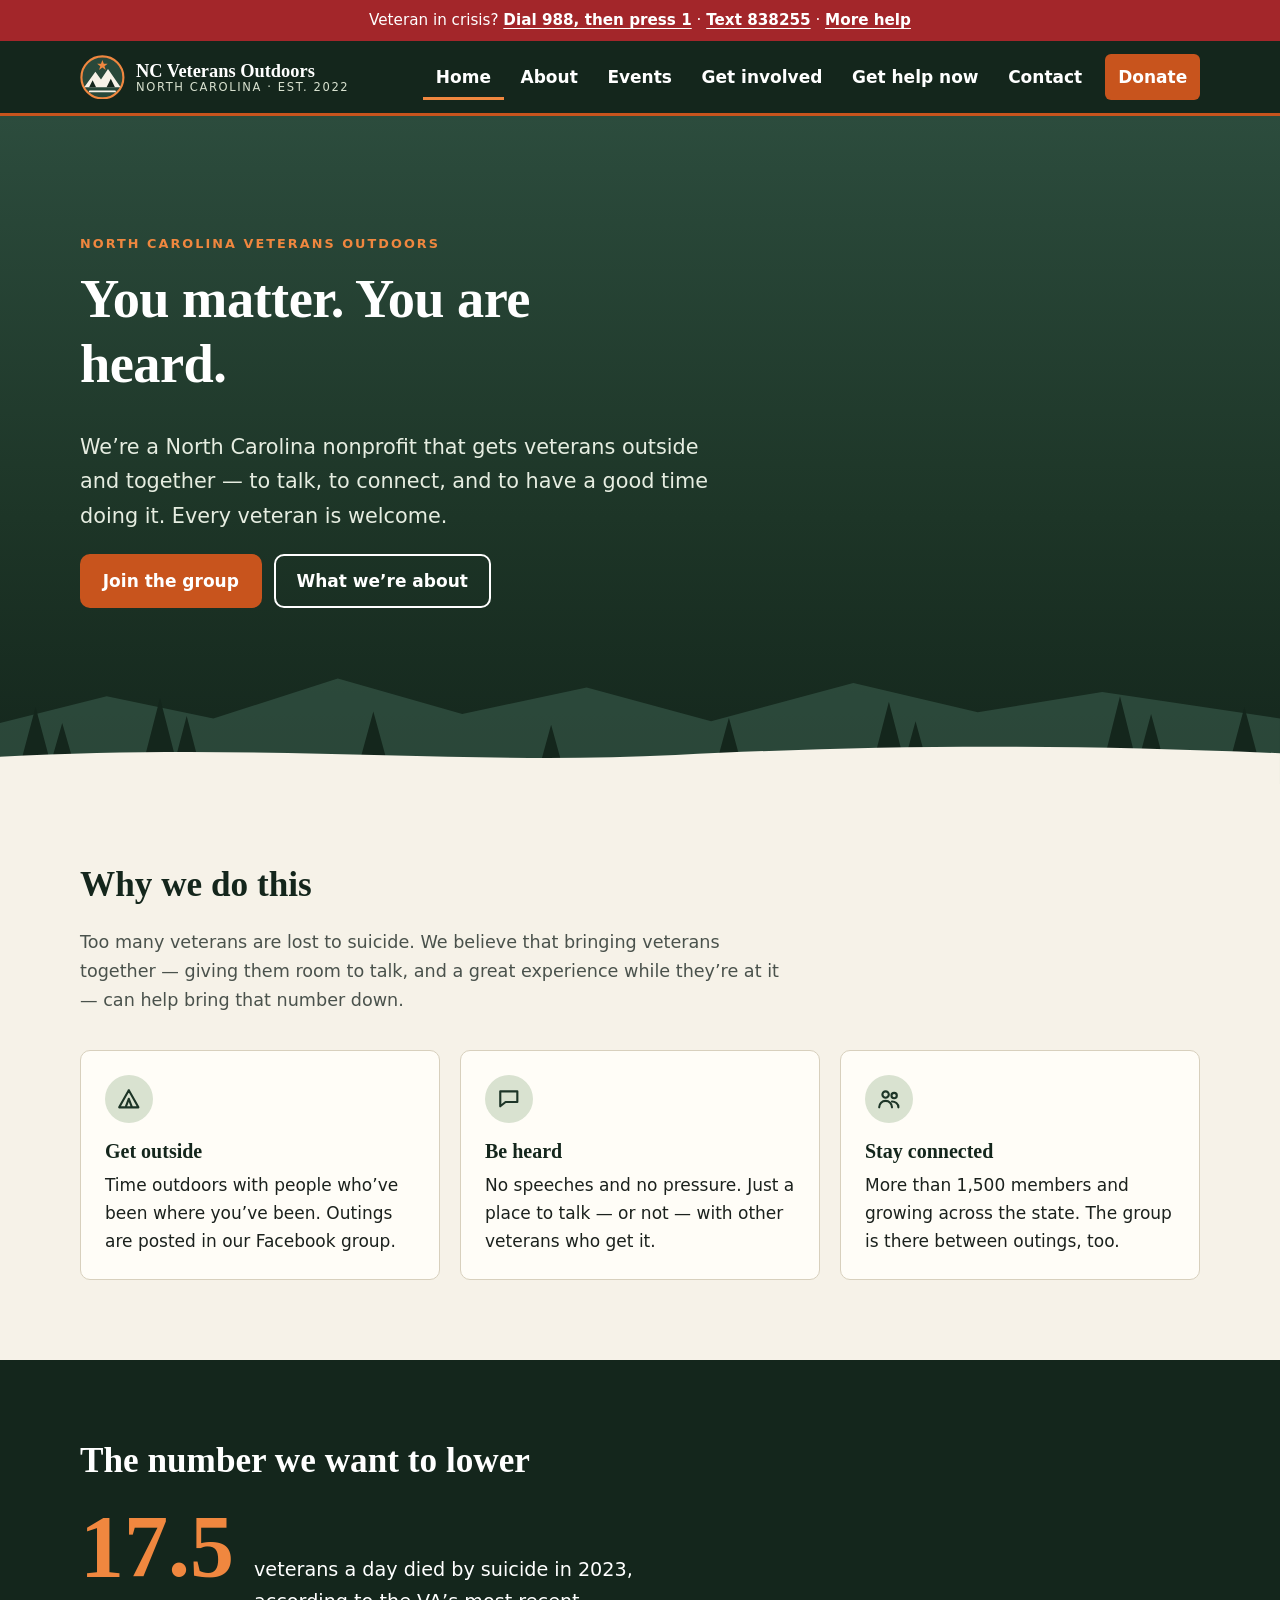
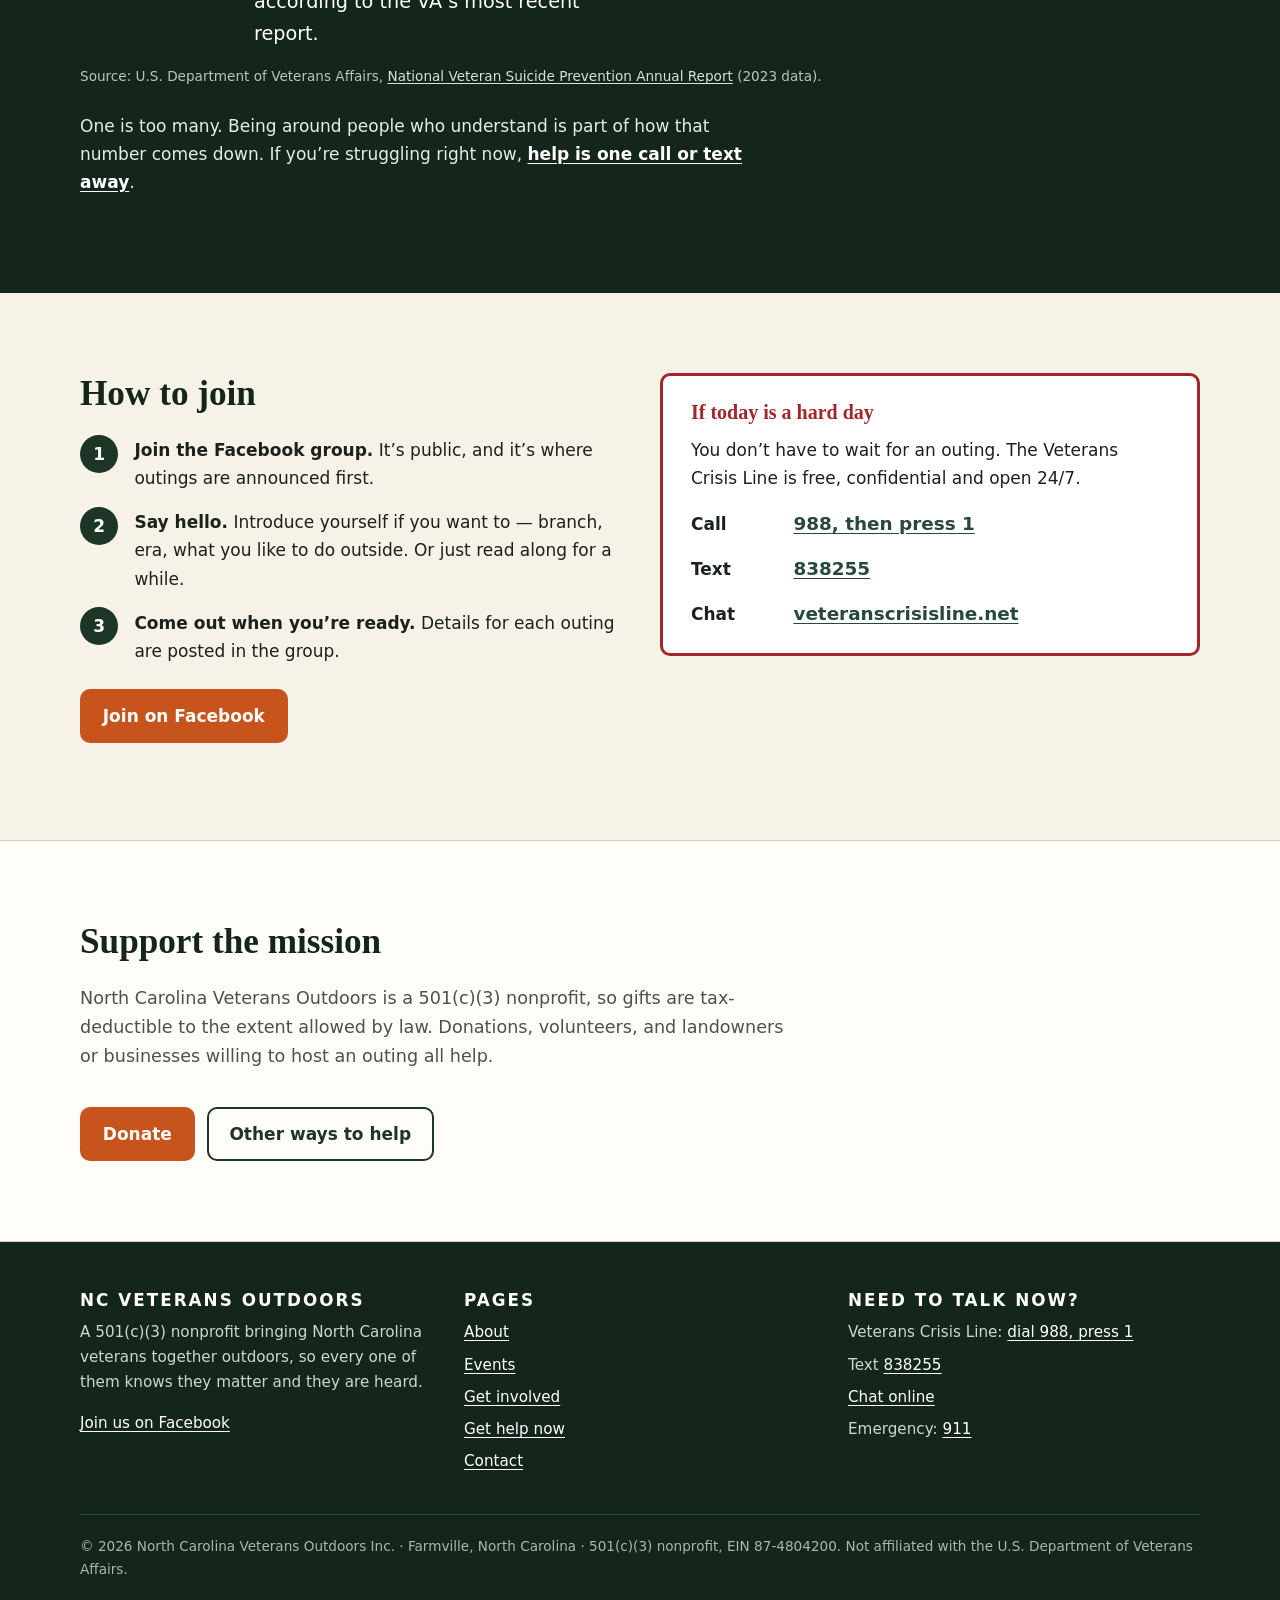
==== index.html @ e1b45e1f "Preview build of the North Carolina Veterans Outdoors site Site files only — relative paths for GitH" ====
<!doctype html>
<html lang="en" class="no-js">
<head>
<meta charset="utf-8">
<meta name="viewport" content="width=device-width, initial-scale=1">
<meta name="robots" content="noindex, nofollow">
<title>North Carolina Veterans Outdoors — You matter. You are heard.</title>
<meta name="description" content="North Carolina Veterans Outdoors is a 501(c)(3) nonprofit that brings veterans together outdoors to talk, connect and have a great experience. Every veteran is welcome.">
<meta name="theme-color" content="#14261c">
<link rel="icon" href="assets/favicon.svg" type="image/svg+xml">
<link rel="stylesheet" href="css/styles.css?v=1">
<script src="js/config.js?v=1" defer></script>
<script src="js/main.js?v=1" defer></script>
<script type="application/ld+json">
{
  "@context": "https://schema.org",
  "@type": "NGO",
  "name": "North Carolina Veterans Outdoors Inc.",
  "alternateName": "NCVO",
  "description": "A North Carolina nonprofit that brings veterans together outdoors so they know they matter and they are heard.",
  "nonprofitStatus": "Nonprofit501c3",
  "taxID": "87-4804200",
  "foundingDate": "2022-01",
  "address": { "@type": "PostalAddress", "addressLocality": "Farmville", "addressRegion": "NC", "addressCountry": "US" },
  "areaServed": { "@type": "State", "name": "North Carolina" },
  "sameAs": ["https://www.facebook.com/groups/1114920179274547"]
}
</script>
</head>
<body>
<a class="skip-link" href="#main">Skip to content</a>

<div class="crisis-bar">Veteran in crisis? <a href="tel:988">Dial 988, then press 1</a> · <a href="sms:838255">Text 838255</a> · <a href="help.html">More help</a></div>

<header class="site-header">
  <div class="wrap">
    <a class="brand" href="index.html">
      <svg viewBox="0 0 64 64" aria-hidden="true"><circle cx="32" cy="32" r="30" fill="#28483a" stroke="#f0873f" stroke-width="3"/><path d="M6 46 22 24l8 11 10-15 18 26Z" fill="#f6f2e8"/><path d="m13 46 5-10 5 10Zm25 0 6-12 6 12Z" fill="#14261c"/><path d="m32 7 2 5.5h5.5L35 16l1.8 5.5L32 18l-4.8 3.5L29 16l-4.5-3.5H30Z" fill="#f0873f"/><path d="M14 52h36" stroke="#f6f2e8" stroke-width="2.5" stroke-linecap="round"/></svg>
      <span class="brand-name">NC Veterans Outdoors<small>North Carolina · Est. 2022</small></span>
    </a>
    <button class="nav-toggle" type="button" aria-expanded="false" aria-controls="primary-nav">Menu</button>
    <nav id="primary-nav" aria-label="Primary">
      <ul>
        <li><a href="index.html" aria-current="page">Home</a></li>
        <li><a href="about.html">About</a></li>
        <li><a href="events.html">Events</a></li>
        <li><a href="get-involved.html">Get involved</a></li>
        <li><a href="help.html">Get help now</a></li>
        <li><a href="contact.html">Contact</a></li>
        <li><a class="nav-donate" href="get-involved.html#donate">Donate</a></li>
      </ul>
    </nav>
  </div>
</header>

<main id="main">
  <section class="hero on-dark">
    <div class="wrap">
      <span class="eyebrow">North Carolina Veterans Outdoors</span>
      <h1>You matter. You are heard.</h1>
      <p class="lede">We’re a North Carolina nonprofit that gets veterans outside and together — to talk, to connect, and to have a good time doing it. Every veteran is welcome.</p>
      <div class="btn-row">
        <a class="btn btn-primary" href="https://www.facebook.com/groups/1114920179274547" rel="noopener">Join the group</a>
        <a class="btn btn-ghost" href="about.html">What we’re about</a>
      </div>
    </div>
    <svg class="hero-ridge" viewBox="0 0 1440 160" aria-hidden="true">
      <path d="M0 90 120 60l120 25 140-45 140 40 140-30 140 38 160-43 140 33 140-23 200 30v75H0Z" fill="#3d6150" opacity=".55"/>
      <path d="M24 132 40 72l16 60ZM58 132 70 90l12 42ZM162 132l18-70 18 70ZM197 132l13-50 13 50ZM405 132l15-55 15 55ZM609 132l11-40 11 40ZM807 132l13-48 13 48ZM983 132l17-66 17 66ZM1018 132l12-44 12 44ZM1242 132l18-72 18 72ZM1281 132l14-52 14 52ZM1384 132l16-60 16 60Z" fill="#14261c"/>
      <path d="M0 128c300-16 520 10 760-2s440-12 680-2v36H0Z" fill="#f6f2e8"/>
    </svg>
  </section>

  <section class="section">
    <div class="wrap">
      <div class="section-head">
        <h2>Why we do this</h2>
        <p>Too many veterans are lost to suicide. We believe that bringing veterans together — giving them room to talk, and a great experience while they’re at it — can help bring that number down.</p>
      </div>
      <div class="grid grid-3">
        <article class="card">
          <div class="card-icon"><svg viewBox="0 0 24 24" fill="none" stroke="currentColor" stroke-width="2" stroke-linecap="round" stroke-linejoin="round" aria-hidden="true"><path d="M3 20h18M12 4 3 20M12 4l9 16M12 12l-3 8M12 12l3 8"/></svg></div>
          <h3>Get outside</h3>
          <p>Time outdoors with people who’ve been where you’ve been. Outings are posted in our Facebook group.</p>
        </article>
        <article class="card">
          <div class="card-icon"><svg viewBox="0 0 24 24" fill="none" stroke="currentColor" stroke-width="2" stroke-linecap="round" stroke-linejoin="round" aria-hidden="true"><path d="M4 5h16v10H9l-5 4Z"/></svg></div>
          <h3>Be heard</h3>
          <p>No speeches and no pressure. Just a place to talk — or not — with other veterans who get it.</p>
        </article>
        <article class="card">
          <div class="card-icon"><svg viewBox="0 0 24 24" fill="none" stroke="currentColor" stroke-width="2" stroke-linecap="round" stroke-linejoin="round" aria-hidden="true"><circle cx="9" cy="8" r="3"/><circle cx="17" cy="9" r="2.5"/><path d="M3 20c0-3.5 2.7-6 6-6s6 2.5 6 6M15 14.5c3 0 6 2 6 5.5"/></svg></div>
          <h3>Stay connected</h3>
          <p>More than 1,500 members and growing across the state. The group is there between outings, too.</p>
        </article>
      </div>
    </div>
  </section>

  <section class="section section-dark" aria-labelledby="number-heading">
    <div class="wrap">
      <h2 id="number-heading">The number we want to lower</h2>
      <div class="stat">
        <span class="stat-number">17.5</span>
        <span class="stat-label">veterans a day died by suicide in 2023, according to the VA’s most recent report.</span>
      </div>
      <p class="source">Source: U.S. Department of Veterans Affairs, <a href="https://www.mentalhealth.va.gov/suicide_prevention/data.asp" rel="noopener">National Veteran Suicide Prevention Annual Report</a> (2023 data).</p>
      <p class="measure mt">One is too many. Being around people who understand is part of how that number comes down. If you’re struggling right now, <a href="help.html" class="link-strong">help is one call or text away</a>.</p>
    </div>
  </section>

  <section class="section">
    <div class="wrap grid grid-2">
      <div>
        <h2>How to join</h2>
        <ol class="steps">
          <li><strong>Join the Facebook group.</strong> It’s public, and it’s where outings are announced first.</li>
          <li><strong>Say hello.</strong> Introduce yourself if you want to — branch, era, what you like to do outside. Or just read along for a while.</li>
          <li><strong>Come out when you’re ready.</strong> Details for each outing are posted in the group.</li>
        </ol>
        <p class="mt"><a class="btn btn-primary" href="https://www.facebook.com/groups/1114920179274547" rel="noopener">Join on Facebook</a></p>
      </div>
      <aside class="help-box" aria-labelledby="hard-day">
        <h3 id="hard-day">If today is a hard day</h3>
        <p>You don’t have to wait for an outing. The Veterans Crisis Line is free, confidential and open 24/7.</p>
        <ul class="help-list">
          <li><strong>Call</strong> <a href="tel:988">988, then press 1</a></li>
          <li><strong>Text</strong> <a href="sms:838255">838255</a></li>
          <li><strong>Chat</strong> <a href="https://www.veteranscrisisline.net/get-help-now/chat/" rel="noopener">veteranscrisisline.net</a></li>
        </ul>
      </aside>
    </div>
  </section>

  <section class="section section-alt">
    <div class="wrap">
      <div class="section-head">
        <h2>Support the mission</h2>
        <p>North Carolina Veterans Outdoors is a 501(c)(3) nonprofit, so gifts are tax-deductible to the extent allowed by law. Donations, volunteers, and landowners or businesses willing to host an outing all help.</p>
      </div>
      <div class="btn-row">
        <a class="btn btn-primary" href="get-involved.html#donate">Donate</a>
        <a class="btn btn-ghost" href="get-involved.html">Other ways to help</a>
      </div>
    </div>
  </section>
</main>

<footer class="site-footer">
  <div class="wrap">
    <div class="footer-grid">
      <div>
        <h2>NC Veterans Outdoors</h2>
        <p>A 501(c)(3) nonprofit bringing North Carolina veterans together outdoors, so every one of them knows they matter and they are heard.</p>
        <p><a href="https://www.facebook.com/groups/1114920179274547" rel="noopener">Join us on Facebook</a></p>
      </div>
      <div>
        <h2>Pages</h2>
        <ul>
          <li><a href="about.html">About</a></li>
          <li><a href="events.html">Events</a></li>
          <li><a href="get-involved.html">Get involved</a></li>
          <li><a href="help.html">Get help now</a></li>
          <li><a href="contact.html">Contact</a></li>
        </ul>
      </div>
      <div>
        <h2>Need to talk now?</h2>
        <ul>
          <li>Veterans Crisis Line: <a href="tel:988">dial 988, press 1</a></li>
          <li>Text <a href="sms:838255">838255</a></li>
          <li><a href="https://www.veteranscrisisline.net/get-help-now/chat/" rel="noopener">Chat online</a></li>
          <li>Emergency: <a href="tel:911">911</a></li>
        </ul>
      </div>
    </div>
    <p class="footer-legal">© <span data-year>2026</span> North Carolina Veterans Outdoors Inc. · Farmville, North Carolina · 501(c)(3) nonprofit, EIN 87-4804200. Not affiliated with the U.S. Department of Veterans Affairs.</p>
  </div>
</footer>
</body>
</html>
---- css/styles.css ----
/* ==========================================================================
   North Carolina Veterans Outdoors
   Plain CSS, no build. Design tokens first.
   ========================================================================== */
:root {
  --pine-900: #14261c;
  --pine-800: #1d3527;
  --pine-700: #28483a;
  --pine-500: #4d7360;
  --moss-200: #d9e2d0;
  --canvas:   #f6f2e8;
  --paper:    #fffdf7;
  --ink:      #1b211d;
  --ink-soft: #4a524c;
  --blaze:    #c8541d;   /* hunter orange, darkened to pass contrast on cream */
  --blaze-lt: #f0873f;   /* for use on dark surfaces */
  --flag-red: #a3262a;
  --rule:     #d8d0bd;

  --radius: 10px;
  --max: 70rem;
  --font: system-ui, -apple-system, "Segoe UI", Roboto, "Helvetica Neue", Arial, sans-serif;
  --font-head: "Iowan Old Style", "Palatino Linotype", Palatino, Georgia, serif;
}

*, *::before, *::after { box-sizing: border-box; }

html { -webkit-text-size-adjust: 100%; }

body {
  margin: 0;
  font-family: var(--font);
  font-size: 1.0625rem;
  line-height: 1.65;
  color: var(--ink);
  background: var(--canvas);
}

img, svg { max-width: 100%; height: auto; }

h1, h2, h3 {
  font-family: var(--font-head);
  line-height: 1.2;
  color: var(--pine-900);
  margin: 0 0 .6em;
}
h1 { font-size: clamp(2.1rem, 5vw, 3.4rem); letter-spacing: -.01em; }
h2 { font-size: clamp(1.6rem, 3.2vw, 2.2rem); }
h3 { font-size: 1.25rem; }
p  { margin: 0 0 1em; }

a { color: var(--pine-700); text-underline-offset: .18em; }
a:hover { color: var(--blaze); }

:focus-visible {
  outline: 3px solid var(--blaze);
  outline-offset: 3px;
  border-radius: 3px;
}

.wrap { width: min(100% - 2.5rem, var(--max)); margin-inline: auto; }

.skip-link {
  position: absolute; left: 1rem; top: -4rem;
  background: var(--pine-900); color: #fff; padding: .6rem 1rem;
  border-radius: var(--radius); z-index: 100;
}
.skip-link:focus { top: 1rem; color: #fff; }

.visually-hidden {
  position: absolute !important; width: 1px; height: 1px; overflow: hidden;
  clip: rect(0 0 0 0); white-space: nowrap;
}

/* ---- Crisis bar — on every page, first thing after the skip link ---- */
.crisis-bar {
  background: var(--flag-red);
  color: #fff;
  font-size: .95rem;
  text-align: center;
  padding: .5rem 1rem;
}
.crisis-bar a { color: #fff; font-weight: 700; }
.crisis-bar a:hover { color: #ffe3d0; }

/* ---- Header / nav ---- */
.site-header {
  background: var(--pine-900);
  color: #fff;
  position: sticky; top: 0; z-index: 50;
  border-bottom: 3px solid var(--blaze);
}
.site-header .wrap {
  display: flex; align-items: center; justify-content: space-between;
  gap: 1rem; min-height: 4.5rem;
}
.brand {
  display: flex; align-items: center; gap: .7rem;
  color: #fff; text-decoration: none;
}
.brand:hover { color: #fff; }
.brand svg { width: 2.8rem; height: 2.8rem; flex: none; }
.brand-name { font-family: var(--font-head); font-weight: 700; font-size: 1.15rem; line-height: 1.1; }
.brand-name small { display: block; font-family: var(--font); font-weight: 500; font-size: .72rem; letter-spacing: .14em; text-transform: uppercase; color: var(--moss-200); }

.nav-toggle {
  display: none;
  background: transparent; color: #fff;
  border: 2px solid rgba(255,255,255,.5); border-radius: var(--radius);
  padding: .45rem .8rem; font: inherit; font-weight: 600; cursor: pointer;
}

#primary-nav ul { list-style: none; margin: 0; padding: 0; display: flex; gap: .25rem; align-items: center; }
#primary-nav a {
  display: block; color: #fff; text-decoration: none; font-weight: 600;
  padding: .55rem .8rem; border-radius: 6px;
}
#primary-nav a:hover { background: var(--pine-700); color: #fff; }
#primary-nav a[aria-current="page"] { box-shadow: inset 0 -3px 0 var(--blaze-lt); border-radius: 0; }
#primary-nav .nav-donate { background: var(--blaze); margin-left: .4rem; border-radius: 6px; }
#primary-nav .nav-donate:hover { background: #a9440f; }

@media (max-width: 56rem) {
  .nav-toggle { display: inline-block; }
  #primary-nav {
    display: none;
    position: absolute; left: 0; right: 0; top: 100%;
    background: var(--pine-900); border-bottom: 3px solid var(--blaze);
  }
  #primary-nav.is-open { display: block; }
  #primary-nav ul { flex-direction: column; align-items: stretch; padding: .5rem 1.25rem 1rem; }
  #primary-nav a { padding: .85rem .5rem; }
  #primary-nav a[aria-current="page"] { box-shadow: inset 4px 0 0 var(--blaze-lt); padding-left: 1rem; }
  #primary-nav .nav-donate { margin: .5rem 0 0; text-align: center; }
}
/* Narrow phones: the tagline wraps to three lines next to the Menu button. */
@media (max-width: 26rem) {
  .brand-name small { display: none; }
}
/* Without JS the menu must still be reachable. */
.no-js .nav-toggle { display: none; }
.no-js #primary-nav { display: block; position: static; }

/* ---- Buttons ---- */
.btn {
  display: inline-flex; align-items: center; justify-content: center; gap: .5rem;
  min-height: 2.9rem; padding: .7rem 1.3rem;
  border-radius: var(--radius); border: 2px solid transparent;
  font: inherit; font-weight: 700; text-decoration: none; cursor: pointer;
}
.btn-primary { background: var(--blaze); color: #fff; }
.btn-primary:hover { background: #a9440f; color: #fff; }
.btn-ghost { border-color: currentColor; color: var(--pine-800); background: transparent; }
.btn-ghost:hover { background: var(--pine-800); color: #fff; border-color: var(--pine-800); }
.on-dark .btn-ghost { color: #fff; }
.on-dark .btn-ghost:hover { background: #fff; color: var(--pine-900); border-color: #fff; }
.btn-row { display: flex; flex-wrap: wrap; gap: .75rem; }

/* ---- Hero ---- */
.hero {
  position: relative; overflow: hidden;
  background: linear-gradient(180deg, #2c4c3d 0%, var(--pine-800) 60%, var(--pine-900) 100%);
  color: #fff;
}
.hero .wrap { position: relative; z-index: 1; padding: clamp(3.5rem, 9vw, 7rem) 0 clamp(7rem, 16vw, 11rem); }
.hero h1 { color: #fff; max-width: 17ch; }
.hero .lede { font-size: clamp(1.1rem, 2.2vw, 1.3rem); max-width: 40rem; color: #e6ede1; }
.eyebrow {
  display: inline-block; font-size: .8rem; font-weight: 700; letter-spacing: .16em;
  text-transform: uppercase; color: var(--blaze-lt); margin-bottom: .8rem;
}
.hero-ridge { position: absolute; left: 0; right: 0; bottom: -1px; width: 100%; height: auto; display: block; }

.page-hero { background: var(--pine-800); color: #fff; }
.page-hero .wrap { padding: clamp(2.5rem, 6vw, 4rem) 0; }
.page-hero h1 { color: #fff; margin-bottom: .3em; }
.page-hero p { color: #e6ede1; max-width: 42rem; margin: 0; font-size: 1.15rem; }

/* ---- Sections ---- */
.section { padding: clamp(3rem, 7vw, 5rem) 0; }
.section-alt { background: var(--paper); border-block: 1px solid var(--rule); }
.section-dark { background: var(--pine-900); color: #e6ede1; }
.section-dark h2, .section-dark h3 { color: #fff; }
.section-head { max-width: 44rem; margin-bottom: 2.2rem; }
.section-head p { color: var(--ink-soft); font-size: 1.1rem; }
.section-dark .section-head p { color: #cdd8c6; }

.grid { display: grid; gap: 1.25rem; }
.grid-3 { grid-template-columns: repeat(auto-fit, minmax(16rem, 1fr)); }
.grid-2 { grid-template-columns: repeat(auto-fit, minmax(20rem, 1fr)); gap: 2.5rem; align-items: start; }

.card {
  background: var(--paper); border: 1px solid var(--rule); border-radius: var(--radius);
  padding: 1.5rem; height: 100%;
}
.card h3 { margin-bottom: .4em; }
.card p:last-child { margin-bottom: 0; }
.card-icon {
  width: 3rem; height: 3rem; border-radius: 50%;
  display: grid; place-items: center;
  background: var(--moss-200); color: var(--pine-800); margin-bottom: 1rem;
}
.card-icon svg { width: 1.6rem; height: 1.6rem; }

/* ---- Mission quote ---- */
.mission {
  margin: 0; padding: 1.75rem 1.75rem 1.75rem 2rem;
  background: var(--paper); border-left: 6px solid var(--blaze); border-radius: 0 var(--radius) var(--radius) 0;
  font-family: var(--font-head); font-size: clamp(1.15rem, 2.2vw, 1.35rem); line-height: 1.55; color: var(--pine-900);
}
.mission p:last-child { margin-bottom: 0; }

/* ---- Stat ---- */
.stat { display: flex; gap: 1.25rem; align-items: baseline; flex-wrap: wrap; }
.stat-number { font-family: var(--font-head); font-size: clamp(3.5rem, 10vw, 5.5rem); line-height: 1; color: var(--blaze-lt); font-weight: 700; }
.stat-label { font-size: 1.2rem; max-width: 24rem; color: #fff; }
.source { font-size: .85rem; color: #b9c6b2; margin-top: 1rem; }
.source a { color: #d9e2d0; }

/* ---- Help / crisis box ---- */
.help-box {
  background: #fff; border: 3px solid var(--flag-red); border-radius: var(--radius);
  padding: 1.5rem 1.75rem;
}
.help-box h2, .help-box h3 { color: var(--flag-red); }
.help-list { list-style: none; margin: 0; padding: 0; display: grid; gap: .9rem; }
.help-list li { display: flex; gap: .9rem; align-items: baseline; flex-wrap: wrap; }
.help-list strong { min-width: 5.5rem; }
.help-list a { font-weight: 700; font-size: 1.15rem; }

.resource-list { list-style: none; margin: 0; padding: 0; display: grid; gap: 1rem; }
.resource-list li { background: var(--paper); border: 1px solid var(--rule); border-radius: var(--radius); padding: 1.1rem 1.25rem; }
.resource-list h3 { font-size: 1.1rem; margin-bottom: .25em; }
.resource-list p { margin: 0; color: var(--ink-soft); }

/* ---- Notices ---- */
.notice {
  background: #fff6e6; border: 1px solid #e8c48f; border-left: 5px solid var(--blaze);
  border-radius: var(--radius); padding: 1rem 1.25rem; color: #4a3517;
}
.notice p:last-child { margin-bottom: 0; }

/* ---- Steps ---- */
.steps { counter-reset: step; list-style: none; padding: 0; margin: 0; display: grid; gap: 1rem; }
.steps li { counter-increment: step; position: relative; padding-left: 3.4rem; }
.steps li::before {
  content: counter(step);
  position: absolute; left: 0; top: -.1rem;
  width: 2.4rem; height: 2.4rem; border-radius: 50%;
  background: var(--pine-800); color: #fff; font-weight: 700;
  display: grid; place-items: center;
}

/* ---- Forms ---- */
.form { display: grid; gap: 1.1rem; }
.field label { display: block; font-weight: 600; margin-bottom: .3rem; }
.field .hint { font-weight: 400; color: var(--ink-soft); font-size: .9rem; }
.field input, .field select, .field textarea {
  width: 100%; font: inherit; color: var(--ink);
  background: #fff; border: 2px solid #b9b19e; border-radius: 8px;
  padding: .7rem .8rem; min-height: 2.9rem;
}
.field textarea { min-height: 9rem; resize: vertical; }
.field input:focus, .field select:focus, .field textarea:focus { border-color: var(--pine-700); outline: 3px solid rgba(200,84,29,.35); outline-offset: 1px; }
.field-row { display: grid; gap: 1.1rem; grid-template-columns: repeat(auto-fit, minmax(14rem, 1fr)); }
.hp { position: absolute; left: -9999px; }
.form-status { padding: .9rem 1rem; border-radius: 8px; font-weight: 600; }
.form-status[data-state="ok"]  { background: #e4efdf; color: #1f4a2c; }
.form-status[data-state="err"] { background: #fbe7e3; color: #7a1f16; }

/* ---- Footer ---- */
.site-footer { background: var(--pine-900); color: #cdd8c6; padding: 3rem 0 2rem; font-size: .95rem; }
.site-footer a { color: #fff; }
.site-footer a:hover { color: var(--blaze-lt); }
.footer-grid { display: grid; gap: 2rem; grid-template-columns: repeat(auto-fit, minmax(13rem, 1fr)); }
.site-footer h2 { color: #fff; font-size: 1.05rem; font-family: var(--font); text-transform: uppercase; letter-spacing: .12em; }
.site-footer ul { list-style: none; margin: 0; padding: 0; display: grid; gap: .45rem; }
.footer-legal { border-top: 1px solid var(--pine-700); margin-top: 2.5rem; padding-top: 1.25rem; font-size: .85rem; color: #aab8a3; }

/* ---- Utilities ----
   The CSP is style-src 'self', so inline style="" attributes are blocked in
   production. Use these instead. */
.measure     { max-width: 42rem; }
.mt          { margin-top: 1.5rem; }
.mb          { margin-bottom: 1.25rem; }
.note        { font-size: .9rem; color: var(--ink-soft); margin-top: 1rem; }
.link-strong { color: #fff; font-weight: 700; }
.link-strong:hover { color: var(--blaze-lt); }
.h-card      { font-size: 1.4rem; }
.lede-lg     { font-size: 1.2rem; }
.card-auto   { height: auto; }
.eyebrow-blaze { color: var(--blaze); }
.wrap-narrow { --max: 40rem; }
.plain-list  { margin: 0; padding-left: 1.2rem; }

@media (prefers-reduced-motion: reduce) {
  *, *::before, *::after { transition: none !important; animation: none !important; scroll-behavior: auto !important; }
}

@media print {
  .site-header, .crisis-bar, .site-footer, .btn-row { display: none; }
  body { background: #fff; }
}
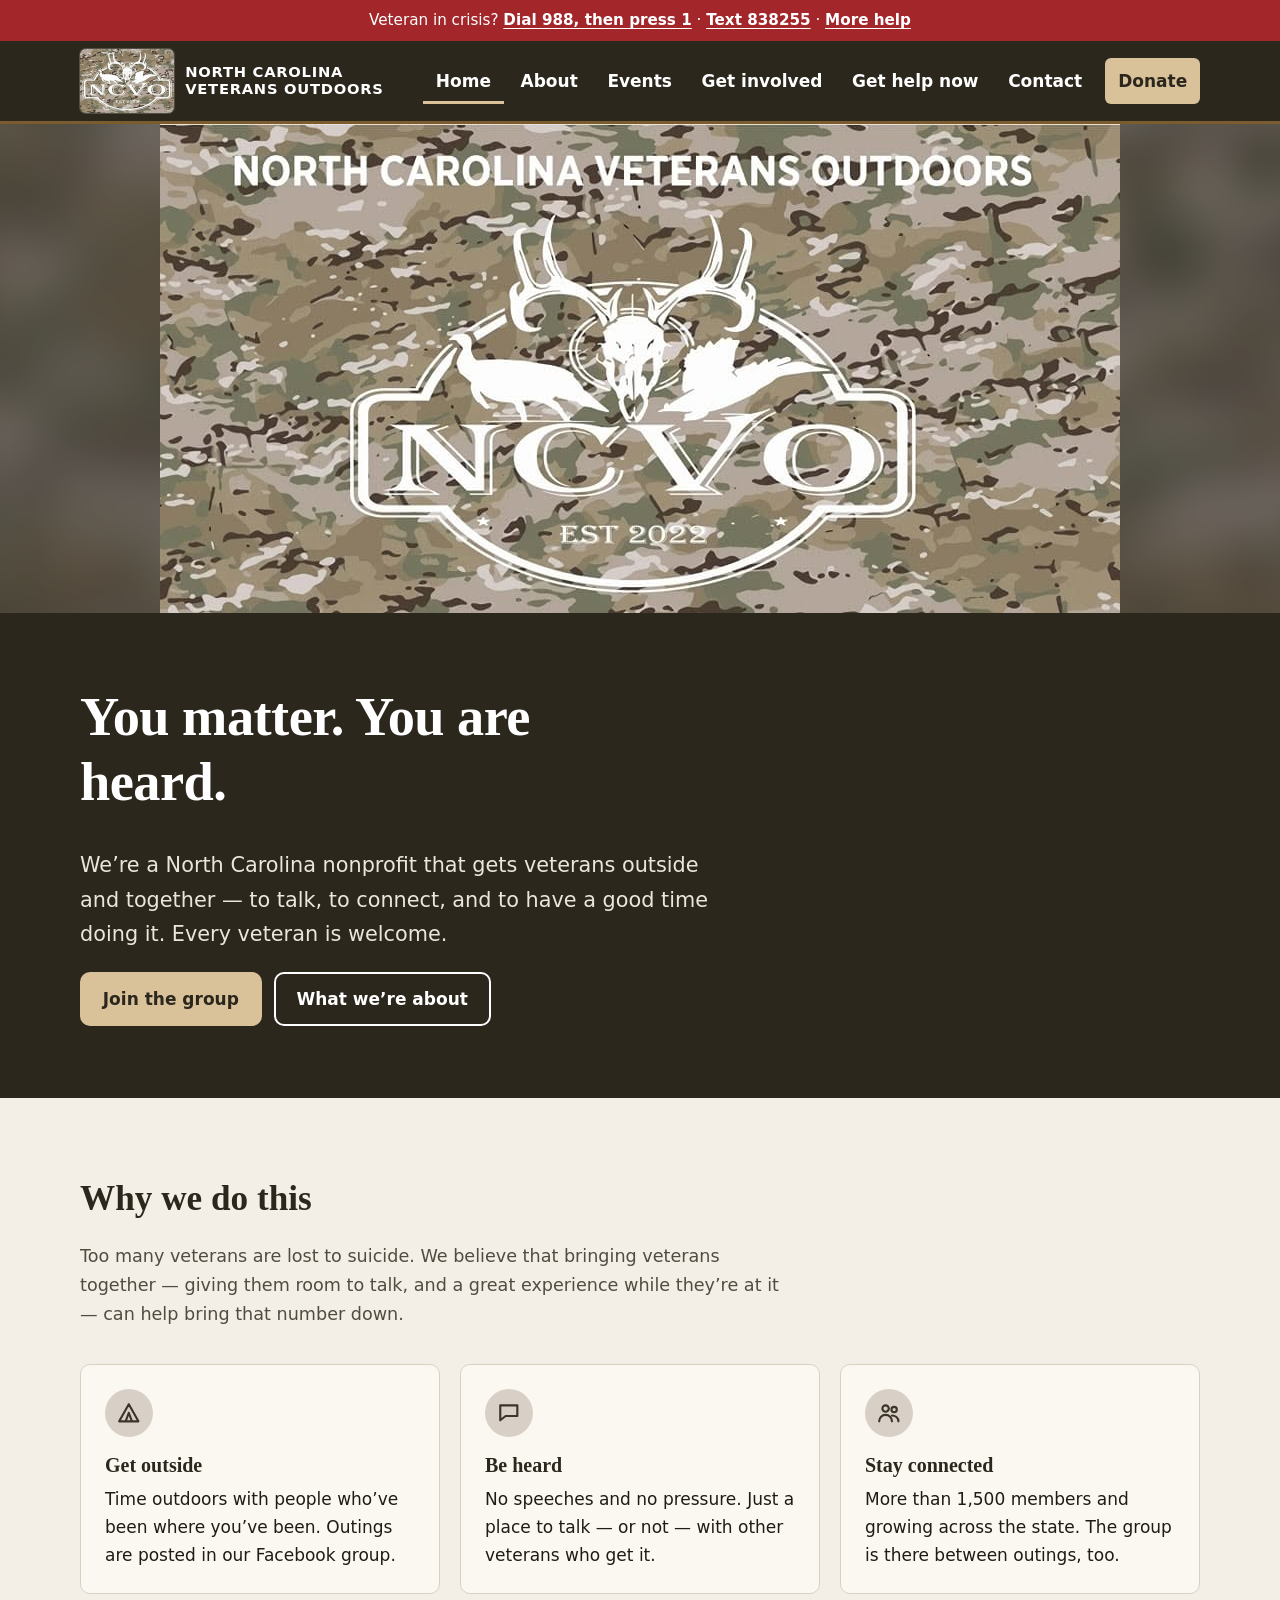
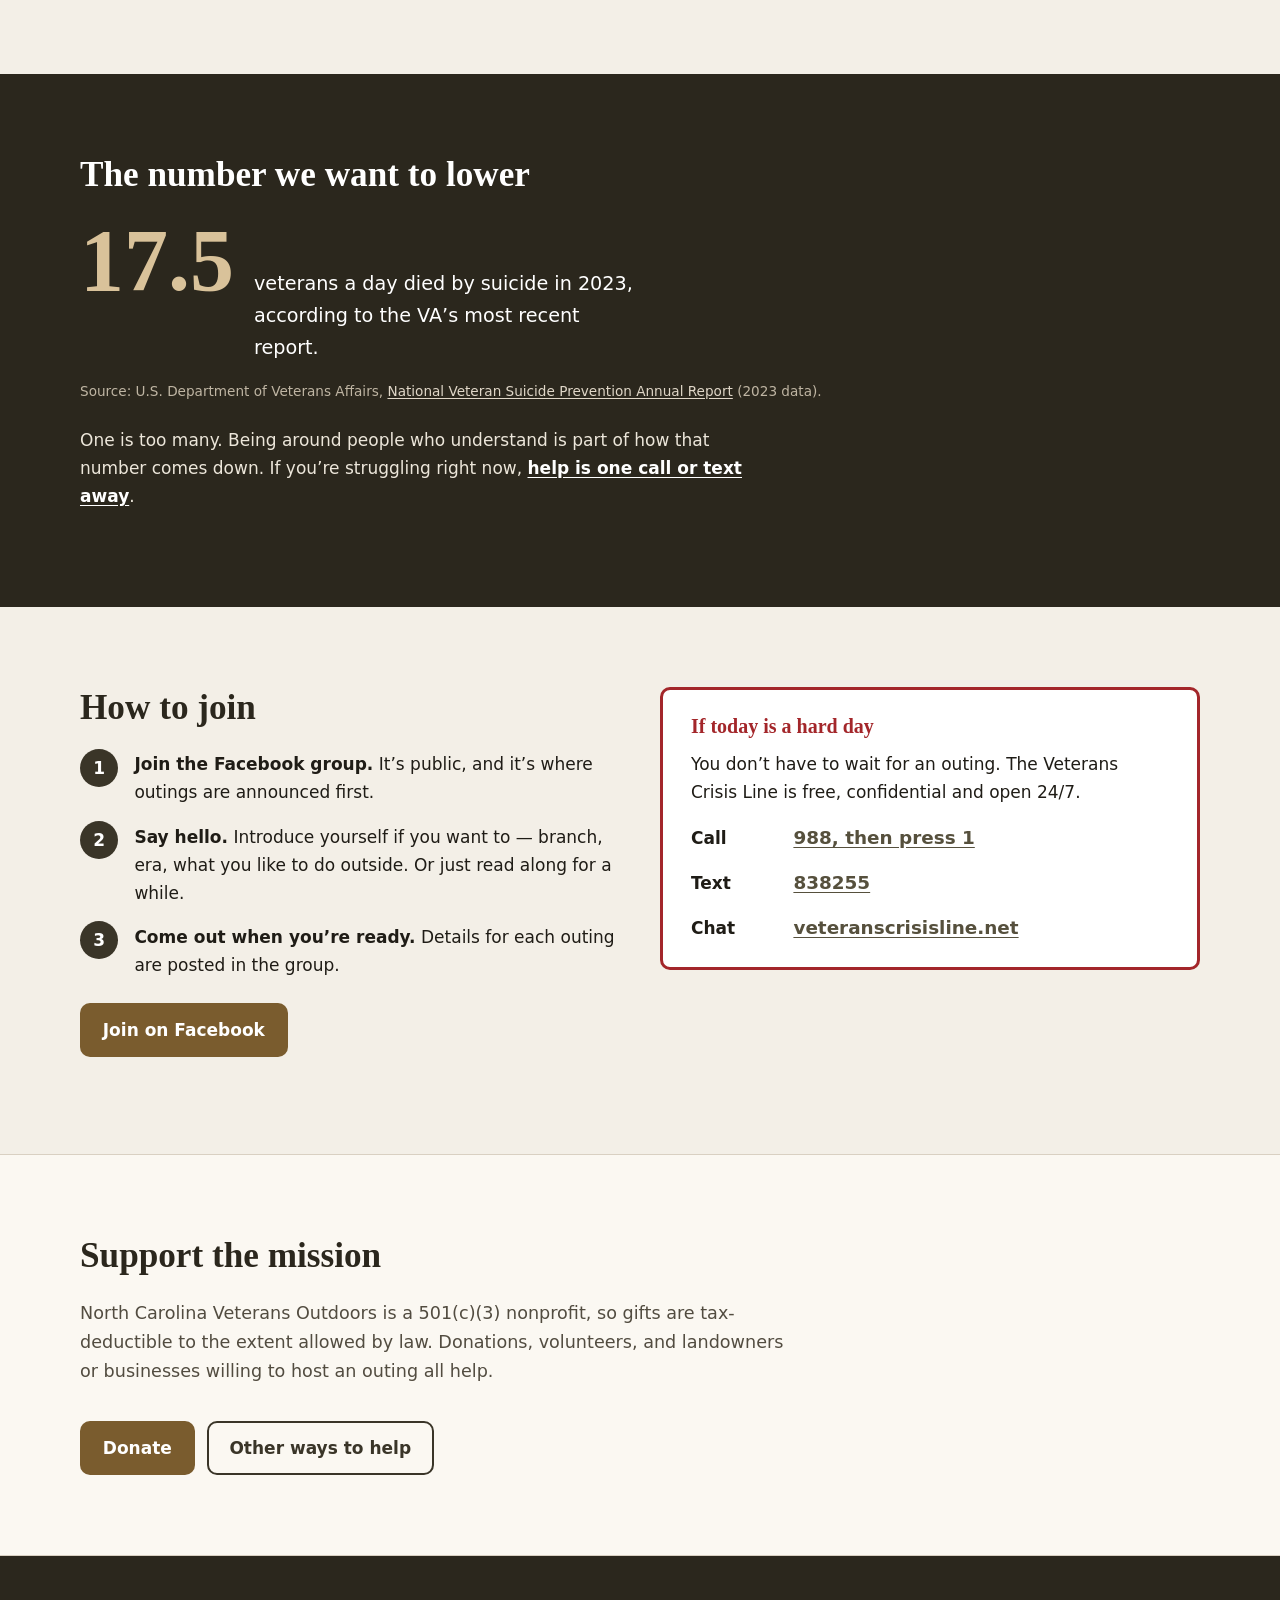
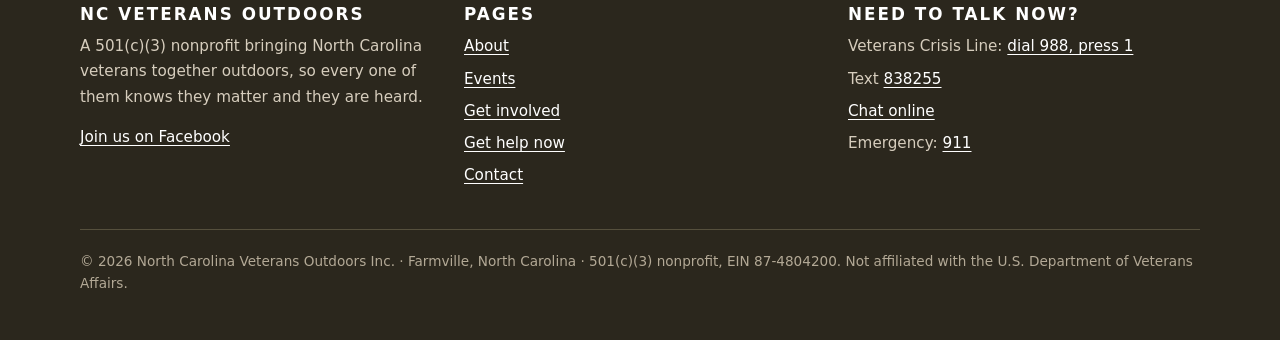
==== commit 7d718603: "Use the group's own graphic and colours Brings the preview in line with the private repo: NCVO badge" ====
--- a/index.html
+++ b/index.html
@@ -4,11 +4,22 @@
 <meta charset="utf-8">
 <meta name="viewport" content="width=device-width, initial-scale=1">
 <meta name="robots" content="noindex, nofollow">
+<meta property="og:type" content="website">
+<meta property="og:site_name" content="North Carolina Veterans Outdoors">
+<meta property="og:title" content="North Carolina Veterans Outdoors — You matter. You are heard.">
+<meta property="og:description" content="North Carolina Veterans Outdoors is a 501(c)(3) nonprofit that brings veterans together outdoors to talk, connect and have a great experience. Every veteran is welcome.">
+<meta property="og:url" content="https://rattrap47.github.io/ncvod-preview/">
+<meta property="og:image" content="https://rattrap47.github.io/ncvod-preview/assets/ncvo-cover.jpg">
+<meta property="og:image:width" content="960">
+<meta property="og:image:height" content="489">
+<meta property="og:image:alt" content="North Carolina Veterans Outdoors — the NCVO badge on multicam camouflage">
+<meta name="twitter:card" content="summary_large_image">
 <title>North Carolina Veterans Outdoors — You matter. You are heard.</title>
 <meta name="description" content="North Carolina Veterans Outdoors is a 501(c)(3) nonprofit that brings veterans together outdoors to talk, connect and have a great experience. Every veteran is welcome.">
-<meta name="theme-color" content="#14261c">
-<link rel="icon" href="assets/favicon.svg" type="image/svg+xml">
-<link rel="stylesheet" href="css/styles.css?v=1">
+<meta name="theme-color" content="#2b271d">
+<link rel="icon" href="assets/favicon-48.png" type="image/png">
+<link rel="apple-touch-icon" href="assets/apple-touch-icon.png">
+<link rel="stylesheet" href="css/styles.css?v=2">
 <script src="js/config.js?v=1" defer></script>
 <script src="js/main.js?v=1" defer></script>
 <script type="application/ld+json">
@@ -35,8 +46,8 @@
 <header class="site-header">
   <div class="wrap">
     <a class="brand" href="index.html">
-      <svg viewBox="0 0 64 64" aria-hidden="true"><circle cx="32" cy="32" r="30" fill="#28483a" stroke="#f0873f" stroke-width="3"/><path d="M6 46 22 24l8 11 10-15 18 26Z" fill="#f6f2e8"/><path d="m13 46 5-10 5 10Zm25 0 6-12 6 12Z" fill="#14261c"/><path d="m32 7 2 5.5h5.5L35 16l1.8 5.5L32 18l-4.8 3.5L29 16l-4.5-3.5H30Z" fill="#f0873f"/><path d="M14 52h36" stroke="#f6f2e8" stroke-width="2.5" stroke-linecap="round"/></svg>
-      <span class="brand-name">NC Veterans Outdoors<small>North Carolina · Est. 2022</small></span>
+      <img class="brand-badge" src="assets/ncvo-badge-sm.jpg" width="188" height="128" alt="NCVO">
+      <span class="brand-name">North Carolina<br>Veterans Outdoors</span>
     </a>
     <button class="nav-toggle" type="button" aria-expanded="false" aria-controls="primary-nav">Menu</button>
     <nav id="primary-nav" aria-label="Primary">
@@ -54,9 +65,12 @@
 </header>
 
 <main id="main">
+  <div class="hero-banner">
+    <img src="assets/ncvo-cover.jpg" width="960" height="489" alt="North Carolina Veterans Outdoors. The NCVO badge, established 2022: a deer skull with antlers, a turkey and a flying game bird, in white on multicam camouflage.">
+  </div>
+
   <section class="hero on-dark">
     <div class="wrap">
-      <span class="eyebrow">North Carolina Veterans Outdoors</span>
       <h1>You matter. You are heard.</h1>
       <p class="lede">We’re a North Carolina nonprofit that gets veterans outside and together — to talk, to connect, and to have a good time doing it. Every veteran is welcome.</p>
       <div class="btn-row">
@@ -64,11 +78,6 @@
         <a class="btn btn-ghost" href="about.html">What we’re about</a>
       </div>
     </div>
-    <svg class="hero-ridge" viewBox="0 0 1440 160" aria-hidden="true">
-      <path d="M0 90 120 60l120 25 140-45 140 40 140-30 140 38 160-43 140 33 140-23 200 30v75H0Z" fill="#3d6150" opacity=".55"/>
-      <path d="M24 132 40 72l16 60ZM58 132 70 90l12 42ZM162 132l18-70 18 70ZM197 132l13-50 13 50ZM405 132l15-55 15 55ZM609 132l11-40 11 40ZM807 132l13-48 13 48ZM983 132l17-66 17 66ZM1018 132l12-44 12 44ZM1242 132l18-72 18 72ZM1281 132l14-52 14 52ZM1384 132l16-60 16 60Z" fill="#14261c"/>
-      <path d="M0 128c300-16 520 10 760-2s440-12 680-2v36H0Z" fill="#f6f2e8"/>
-    </svg>
   </section>
 
   <section class="section">
--- a/css/styles.css
+++ b/css/styles.css
@@ -3,19 +3,20 @@
    Plain CSS, no build. Design tokens first.
    ========================================================================== */
 :root {
-  --pine-900: #14261c;
-  --pine-800: #1d3527;
-  --pine-700: #28483a;
-  --pine-500: #4d7360;
-  --moss-200: #d9e2d0;
-  --canvas:   #f6f2e8;
-  --paper:    #fffdf7;
-  --ink:      #1b211d;
-  --ink-soft: #4a524c;
-  --blaze:    #c8541d;   /* hunter orange, darkened to pass contrast on cream */
-  --blaze-lt: #f0873f;   /* for use on dark surfaces */
-  --flag-red: #a3262a;
-  --rule:     #d8d0bd;
+  /* Sampled from the group's multicam cover graphic (assets/ncvo-cover.jpg). */
+  --pine-900: #2b271d;   /* deep drab — header, footer, dark bands */
+  --pine-800: #3a3528;
+  --pine-700: #56503d;
+  --pine-500: #787460;   /* camo olive */
+  --moss-200: #d8d0c7;   /* camo light */
+  --canvas:   #f3efe7;
+  --paper:    #fbf8f2;
+  --ink:      #1f1c16;
+  --ink-soft: #524c40;
+  --blaze:    #7a5c2e;   /* coyote brown, darkened to pass contrast with white text */
+  --blaze-lt: #d9c29a;   /* camo tan, for use on dark surfaces */
+  --flag-red: #a3262a;   /* crisis only — deliberately not a brand colour */
+  --rule:     #d9d0c2;
 
   --radius: 10px;
   --max: 70rem;
@@ -92,16 +93,16 @@
 }
 .site-header .wrap {
   display: flex; align-items: center; justify-content: space-between;
-  gap: 1rem; min-height: 4.5rem;
+  gap: 1rem; min-height: 5rem;
 }
 .brand {
   display: flex; align-items: center; gap: .7rem;
   color: #fff; text-decoration: none;
 }
 .brand:hover { color: #fff; }
-.brand svg { width: 2.8rem; height: 2.8rem; flex: none; }
-.brand-name { font-family: var(--font-head); font-weight: 700; font-size: 1.15rem; line-height: 1.1; }
-.brand-name small { display: block; font-family: var(--font); font-weight: 500; font-size: .72rem; letter-spacing: .14em; text-transform: uppercase; color: var(--moss-200); }
+.brand-badge { height: 4rem; width: auto; flex: none; border-radius: 6px; box-shadow: 0 0 0 1px rgba(255,255,255,.18); }
+/* Bold capitals, echoing the lettering across the top of the cover graphic. */
+.brand-name { font-family: var(--font); font-weight: 800; font-size: .92rem; line-height: 1.15; letter-spacing: .05em; text-transform: uppercase; }
 
 .nav-toggle {
   display: none;
@@ -117,8 +118,8 @@
 }
 #primary-nav a:hover { background: var(--pine-700); color: #fff; }
 #primary-nav a[aria-current="page"] { box-shadow: inset 0 -3px 0 var(--blaze-lt); border-radius: 0; }
-#primary-nav .nav-donate { background: var(--blaze); margin-left: .4rem; border-radius: 6px; }
-#primary-nav .nav-donate:hover { background: #a9440f; }
+#primary-nav .nav-donate { background: var(--blaze-lt); color: var(--pine-900); margin-left: .4rem; border-radius: 6px; }
+#primary-nav .nav-donate:hover { background: #c8ad80; color: var(--pine-900); }
 
 @media (max-width: 56rem) {
   .nav-toggle { display: inline-block; }
@@ -133,9 +134,9 @@
   #primary-nav a[aria-current="page"] { box-shadow: inset 4px 0 0 var(--blaze-lt); padding-left: 1rem; }
   #primary-nav .nav-donate { margin: .5rem 0 0; text-align: center; }
 }
-/* Narrow phones: the tagline wraps to three lines next to the Menu button. */
-@media (max-width: 26rem) {
-  .brand-name small { display: none; }
+/* Narrow phones: badge and Menu only — the name is on the badge and in its alt text. */
+@media (max-width: 28rem) {
+  .brand-name { display: none; }
 }
 /* Without JS the menu must still be reachable. */
 .no-js .nav-toggle { display: none; }
@@ -149,7 +150,7 @@
   font: inherit; font-weight: 700; text-decoration: none; cursor: pointer;
 }
 .btn-primary { background: var(--blaze); color: #fff; }
-.btn-primary:hover { background: #a9440f; color: #fff; }
+.btn-primary:hover { background: #5f4722; color: #fff; }
 .btn-ghost { border-color: currentColor; color: var(--pine-800); background: transparent; }
 .btn-ghost:hover { background: var(--pine-800); color: #fff; border-color: var(--pine-800); }
 .on-dark .btn-ghost { color: #fff; }
@@ -157,33 +158,37 @@
 .btn-row { display: flex; flex-wrap: wrap; gap: .75rem; }
 
 /* ---- Hero ---- */
-.hero {
-  position: relative; overflow: hidden;
-  background: linear-gradient(180deg, #2c4c3d 0%, var(--pine-800) 60%, var(--pine-900) 100%);
-  color: #fff;
-}
-.hero .wrap { position: relative; z-index: 1; padding: clamp(3.5rem, 9vw, 7rem) 0 clamp(7rem, 16vw, 11rem); }
+.hero { background: var(--pine-900); color: #fff; }
+.hero .wrap { padding: clamp(2.5rem, 6vw, 4.5rem) 0; }
 .hero h1 { color: #fff; max-width: 17ch; }
-.hero .lede { font-size: clamp(1.1rem, 2.2vw, 1.3rem); max-width: 40rem; color: #e6ede1; }
+.hero .lede { font-size: clamp(1.1rem, 2.2vw, 1.3rem); max-width: 40rem; color: #ece6da; }
 .eyebrow {
   display: inline-block; font-size: .8rem; font-weight: 700; letter-spacing: .16em;
   text-transform: uppercase; color: var(--blaze-lt); margin-bottom: .8rem;
 }
-.hero-ridge { position: absolute; left: 0; right: 0; bottom: -1px; width: 100%; height: auto; display: block; }
+/* The group's own cover graphic, shown whole. A blurred copy fills the band
+   either side on screens wider than the 960px original. */
+.hero-banner { position: relative; overflow: hidden; background: var(--pine-800); }
+.hero-banner::before {
+  content: ""; position: absolute; inset: -40px;
+  background: url("../assets/ncvo-cover.jpg") center / cover;
+  filter: blur(24px) brightness(.6);
+}
+.hero-banner img { position: relative; display: block; width: 100%; max-width: 960px; height: auto; margin-inline: auto; }
 
 .page-hero { background: var(--pine-800); color: #fff; }
 .page-hero .wrap { padding: clamp(2.5rem, 6vw, 4rem) 0; }
 .page-hero h1 { color: #fff; margin-bottom: .3em; }
-.page-hero p { color: #e6ede1; max-width: 42rem; margin: 0; font-size: 1.15rem; }
+.page-hero p { color: #ece6da; max-width: 42rem; margin: 0; font-size: 1.15rem; }
 
 /* ---- Sections ---- */
 .section { padding: clamp(3rem, 7vw, 5rem) 0; }
 .section-alt { background: var(--paper); border-block: 1px solid var(--rule); }
-.section-dark { background: var(--pine-900); color: #e6ede1; }
+.section-dark { background: var(--pine-900); color: #ece6da; }
 .section-dark h2, .section-dark h3 { color: #fff; }
 .section-head { max-width: 44rem; margin-bottom: 2.2rem; }
 .section-head p { color: var(--ink-soft); font-size: 1.1rem; }
-.section-dark .section-head p { color: #cdd8c6; }
+.section-dark .section-head p { color: #d6cdbd; }
 
 .grid { display: grid; gap: 1.25rem; }
 .grid-3 { grid-template-columns: repeat(auto-fit, minmax(16rem, 1fr)); }
@@ -214,8 +219,8 @@
 .stat { display: flex; gap: 1.25rem; align-items: baseline; flex-wrap: wrap; }
 .stat-number { font-family: var(--font-head); font-size: clamp(3.5rem, 10vw, 5.5rem); line-height: 1; color: var(--blaze-lt); font-weight: 700; }
 .stat-label { font-size: 1.2rem; max-width: 24rem; color: #fff; }
-.source { font-size: .85rem; color: #b9c6b2; margin-top: 1rem; }
-.source a { color: #d9e2d0; }
+.source { font-size: .85rem; color: #bfb5a3; margin-top: 1rem; }
+.source a { color: #e0d7c8; }
 
 /* ---- Help / crisis box ---- */
 .help-box {
@@ -261,7 +266,7 @@
   padding: .7rem .8rem; min-height: 2.9rem;
 }
 .field textarea { min-height: 9rem; resize: vertical; }
-.field input:focus, .field select:focus, .field textarea:focus { border-color: var(--pine-700); outline: 3px solid rgba(200,84,29,.35); outline-offset: 1px; }
+.field input:focus, .field select:focus, .field textarea:focus { border-color: var(--pine-700); outline: 3px solid rgba(122,92,46,.35); outline-offset: 1px; }
 .field-row { display: grid; gap: 1.1rem; grid-template-columns: repeat(auto-fit, minmax(14rem, 1fr)); }
 .hp { position: absolute; left: -9999px; }
 .form-status { padding: .9rem 1rem; border-radius: 8px; font-weight: 600; }
@@ -269,13 +274,13 @@
 .form-status[data-state="err"] { background: #fbe7e3; color: #7a1f16; }
 
 /* ---- Footer ---- */
-.site-footer { background: var(--pine-900); color: #cdd8c6; padding: 3rem 0 2rem; font-size: .95rem; }
+.site-footer { background: var(--pine-900); color: #d6cdbd; padding: 3rem 0 2rem; font-size: .95rem; }
 .site-footer a { color: #fff; }
 .site-footer a:hover { color: var(--blaze-lt); }
 .footer-grid { display: grid; gap: 2rem; grid-template-columns: repeat(auto-fit, minmax(13rem, 1fr)); }
 .site-footer h2 { color: #fff; font-size: 1.05rem; font-family: var(--font); text-transform: uppercase; letter-spacing: .12em; }
 .site-footer ul { list-style: none; margin: 0; padding: 0; display: grid; gap: .45rem; }
-.footer-legal { border-top: 1px solid var(--pine-700); margin-top: 2.5rem; padding-top: 1.25rem; font-size: .85rem; color: #aab8a3; }
+.footer-legal { border-top: 1px solid var(--pine-700); margin-top: 2.5rem; padding-top: 1.25rem; font-size: .85rem; color: #b3a996; }
 
 /* ---- Utilities ----
    The CSP is style-src 'self', so inline style="" attributes are blocked in
@@ -292,6 +297,12 @@
 .eyebrow-blaze { color: var(--blaze); }
 .wrap-narrow { --max: 40rem; }
 .plain-list  { margin: 0; padding-left: 1.2rem; }
+.about-badge { display: block; width: 100%; max-width: 480px; height: auto; border-radius: var(--radius); margin-bottom: 1.5rem; }
+
+/* Coyote brown is too dark to show against the drab bands; switch to tan there. */
+.site-header :focus-visible, .hero :focus-visible, .section-dark :focus-visible, .site-footer :focus-visible { outline-color: var(--blaze-lt); }
+.on-dark .btn-primary { background: var(--blaze-lt); color: var(--pine-900); }
+.on-dark .btn-primary:hover { background: #c8ad80; color: var(--pine-900); }
 
 @media (prefers-reduced-motion: reduce) {
   *, *::before, *::after { transition: none !important; animation: none !important; scroll-behavior: auto !important; }
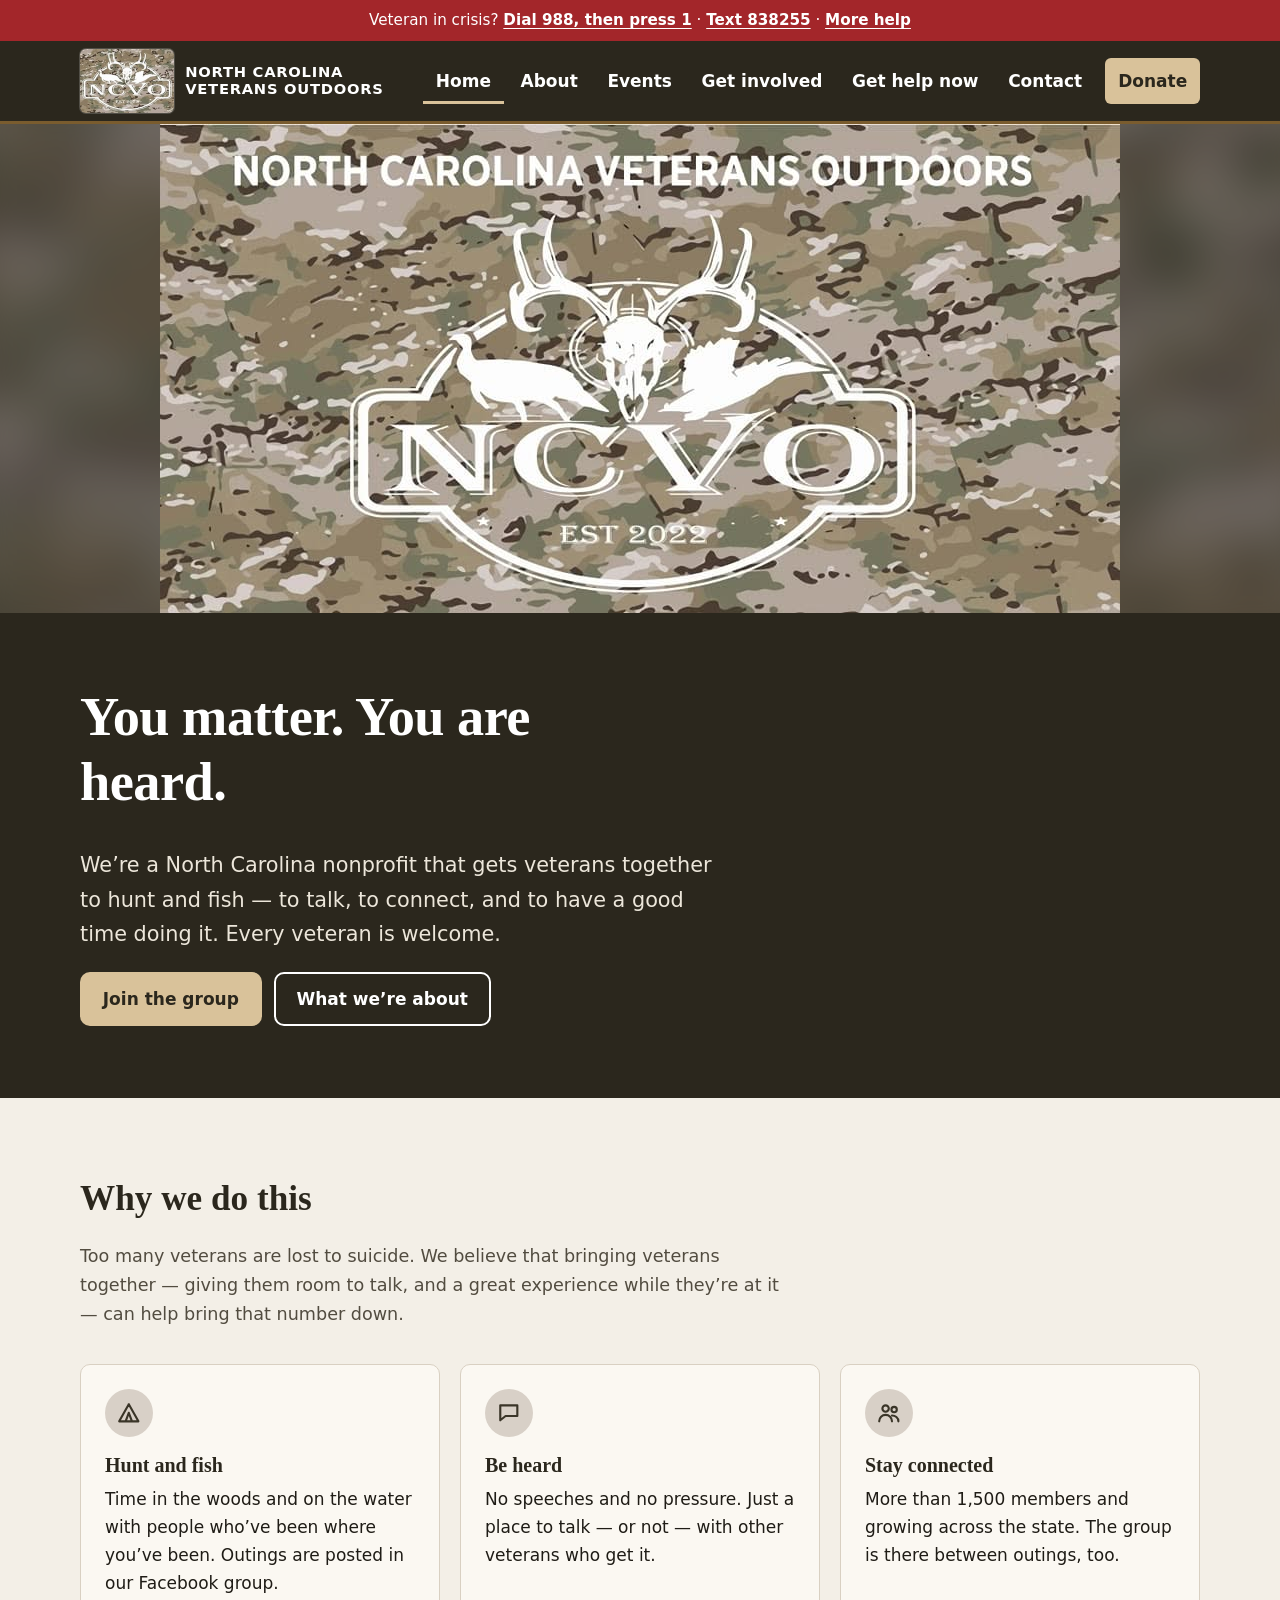
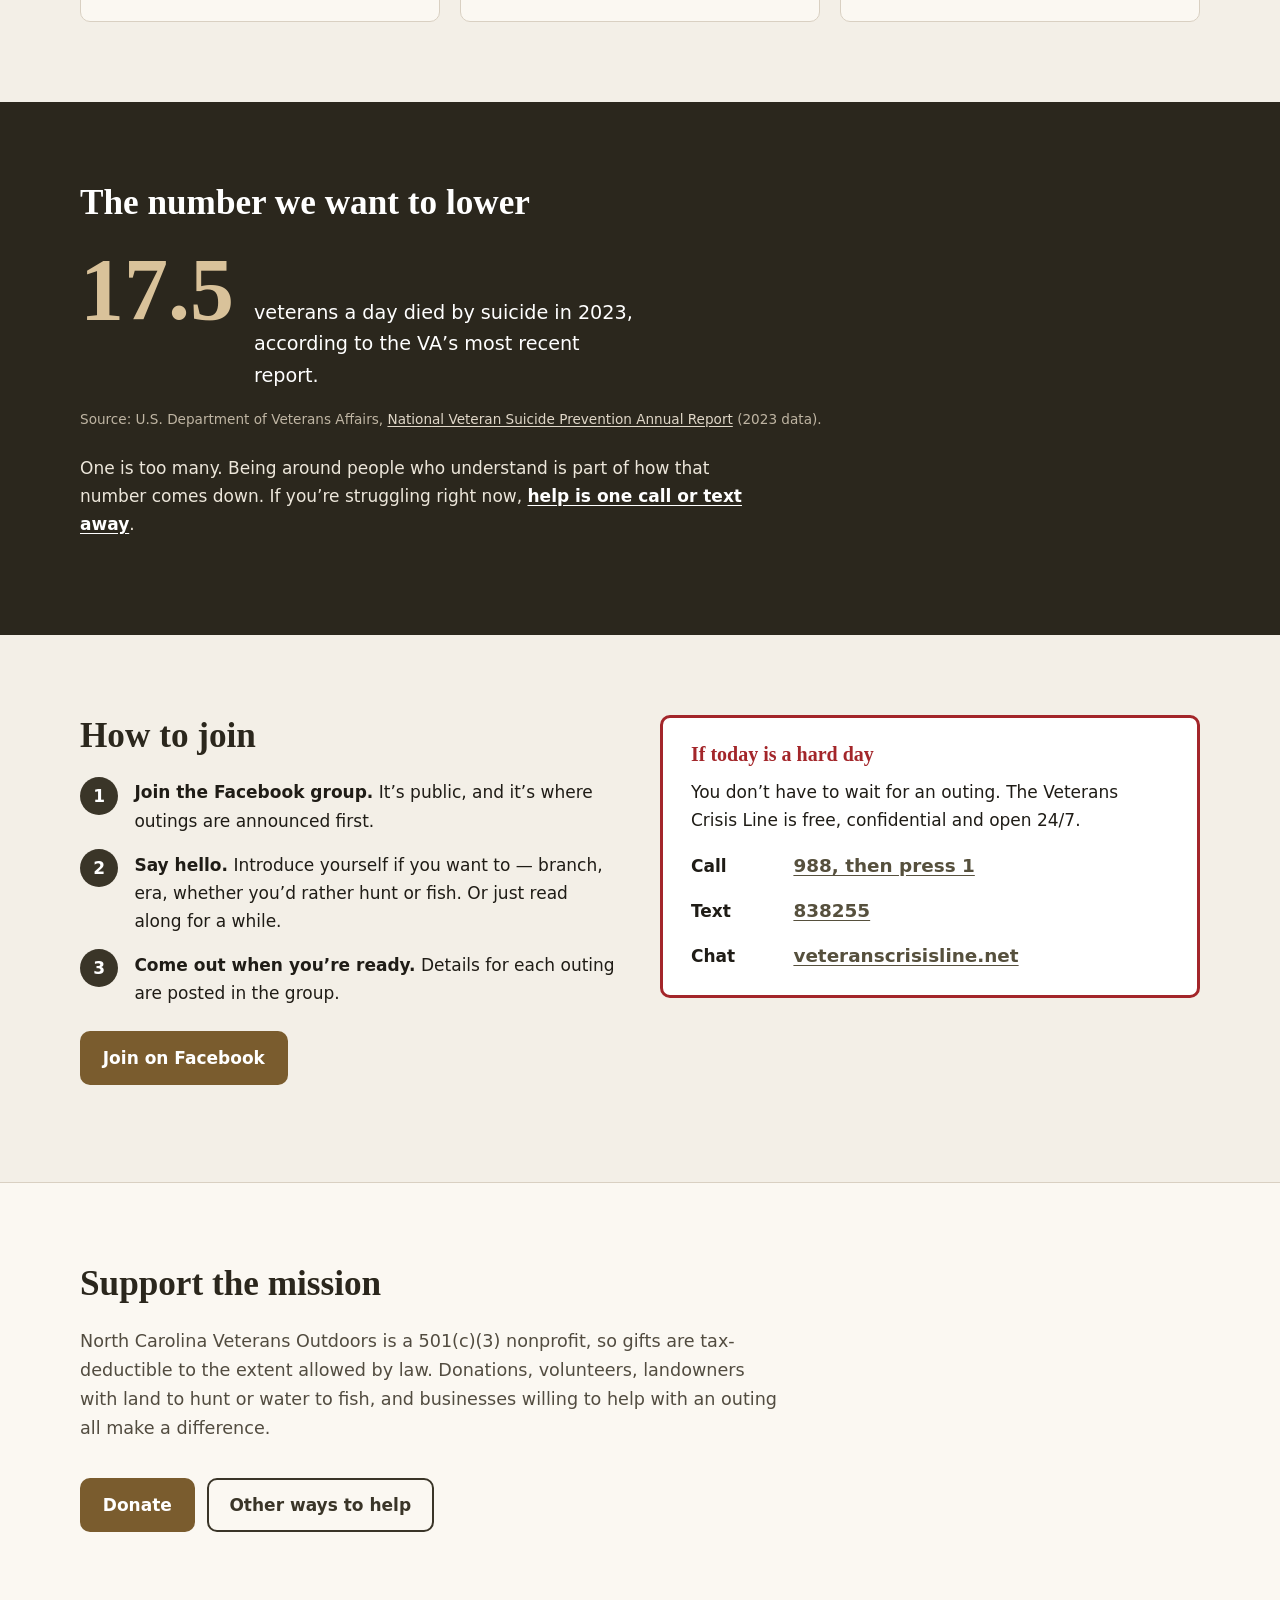
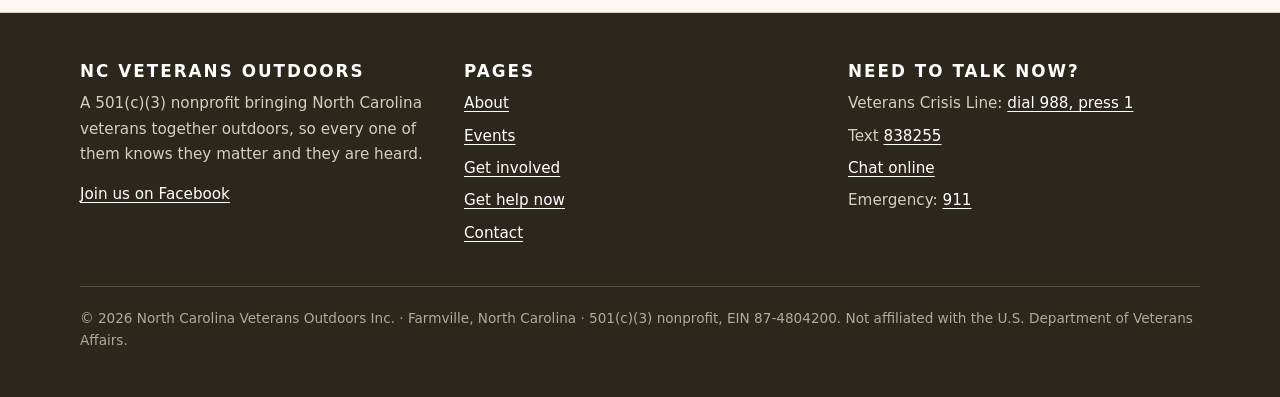
==== commit 33a5e360: "Say what the outings are: hunting and fishing Brings the preview in line with the private repo's cop" ====
--- a/index.html
+++ b/index.html
@@ -7,7 +7,7 @@
 <meta property="og:type" content="website">
 <meta property="og:site_name" content="North Carolina Veterans Outdoors">
 <meta property="og:title" content="North Carolina Veterans Outdoors — You matter. You are heard.">
-<meta property="og:description" content="North Carolina Veterans Outdoors is a 501(c)(3) nonprofit that brings veterans together outdoors to talk, connect and have a great experience. Every veteran is welcome.">
+<meta property="og:description" content="North Carolina Veterans Outdoors is a 501(c)(3) nonprofit that brings veterans together to hunt, fish, talk and connect. Every veteran is welcome.">
 <meta property="og:url" content="https://rattrap47.github.io/ncvod-preview/">
 <meta property="og:image" content="https://rattrap47.github.io/ncvod-preview/assets/ncvo-cover.jpg">
 <meta property="og:image:width" content="960">
@@ -15,7 +15,7 @@
 <meta property="og:image:alt" content="North Carolina Veterans Outdoors — the NCVO badge on multicam camouflage">
 <meta name="twitter:card" content="summary_large_image">
 <title>North Carolina Veterans Outdoors — You matter. You are heard.</title>
-<meta name="description" content="North Carolina Veterans Outdoors is a 501(c)(3) nonprofit that brings veterans together outdoors to talk, connect and have a great experience. Every veteran is welcome.">
+<meta name="description" content="North Carolina Veterans Outdoors is a 501(c)(3) nonprofit that brings veterans together to hunt, fish, talk and connect. Every veteran is welcome.">
 <meta name="theme-color" content="#2b271d">
 <link rel="icon" href="assets/favicon-48.png" type="image/png">
 <link rel="apple-touch-icon" href="assets/apple-touch-icon.png">
@@ -28,7 +28,7 @@
   "@type": "NGO",
   "name": "North Carolina Veterans Outdoors Inc.",
   "alternateName": "NCVO",
-  "description": "A North Carolina nonprofit that brings veterans together outdoors so they know they matter and they are heard.",
+  "description": "A North Carolina nonprofit that brings veterans together to hunt and fish, so they know they matter and they are heard.",
   "nonprofitStatus": "Nonprofit501c3",
   "taxID": "87-4804200",
   "foundingDate": "2022-01",
@@ -72,7 +72,7 @@
   <section class="hero on-dark">
     <div class="wrap">
       <h1>You matter. You are heard.</h1>
-      <p class="lede">We’re a North Carolina nonprofit that gets veterans outside and together — to talk, to connect, and to have a good time doing it. Every veteran is welcome.</p>
+      <p class="lede">We’re a North Carolina nonprofit that gets veterans together to hunt and fish — to talk, to connect, and to have a good time doing it. Every veteran is welcome.</p>
       <div class="btn-row">
         <a class="btn btn-primary" href="https://www.facebook.com/groups/1114920179274547" rel="noopener">Join the group</a>
         <a class="btn btn-ghost" href="about.html">What we’re about</a>
@@ -89,8 +89,8 @@
       <div class="grid grid-3">
         <article class="card">
           <div class="card-icon"><svg viewBox="0 0 24 24" fill="none" stroke="currentColor" stroke-width="2" stroke-linecap="round" stroke-linejoin="round" aria-hidden="true"><path d="M3 20h18M12 4 3 20M12 4l9 16M12 12l-3 8M12 12l3 8"/></svg></div>
-          <h3>Get outside</h3>
-          <p>Time outdoors with people who’ve been where you’ve been. Outings are posted in our Facebook group.</p>
+          <h3>Hunt and fish</h3>
+          <p>Time in the woods and on the water with people who’ve been where you’ve been. Outings are posted in our Facebook group.</p>
         </article>
         <article class="card">
           <div class="card-icon"><svg viewBox="0 0 24 24" fill="none" stroke="currentColor" stroke-width="2" stroke-linecap="round" stroke-linejoin="round" aria-hidden="true"><path d="M4 5h16v10H9l-5 4Z"/></svg></div>
@@ -124,7 +124,7 @@
         <h2>How to join</h2>
         <ol class="steps">
           <li><strong>Join the Facebook group.</strong> It’s public, and it’s where outings are announced first.</li>
-          <li><strong>Say hello.</strong> Introduce yourself if you want to — branch, era, what you like to do outside. Or just read along for a while.</li>
+          <li><strong>Say hello.</strong> Introduce yourself if you want to — branch, era, whether you’d rather hunt or fish. Or just read along for a while.</li>
           <li><strong>Come out when you’re ready.</strong> Details for each outing are posted in the group.</li>
         </ol>
         <p class="mt"><a class="btn btn-primary" href="https://www.facebook.com/groups/1114920179274547" rel="noopener">Join on Facebook</a></p>
@@ -145,7 +145,7 @@
     <div class="wrap">
       <div class="section-head">
         <h2>Support the mission</h2>
-        <p>North Carolina Veterans Outdoors is a 501(c)(3) nonprofit, so gifts are tax-deductible to the extent allowed by law. Donations, volunteers, and landowners or businesses willing to host an outing all help.</p>
+        <p>North Carolina Veterans Outdoors is a 501(c)(3) nonprofit, so gifts are tax-deductible to the extent allowed by law. Donations, volunteers, landowners with land to hunt or water to fish, and businesses willing to help with an outing all make a difference.</p>
       </div>
       <div class="btn-row">
         <a class="btn btn-primary" href="get-involved.html#donate">Donate</a>
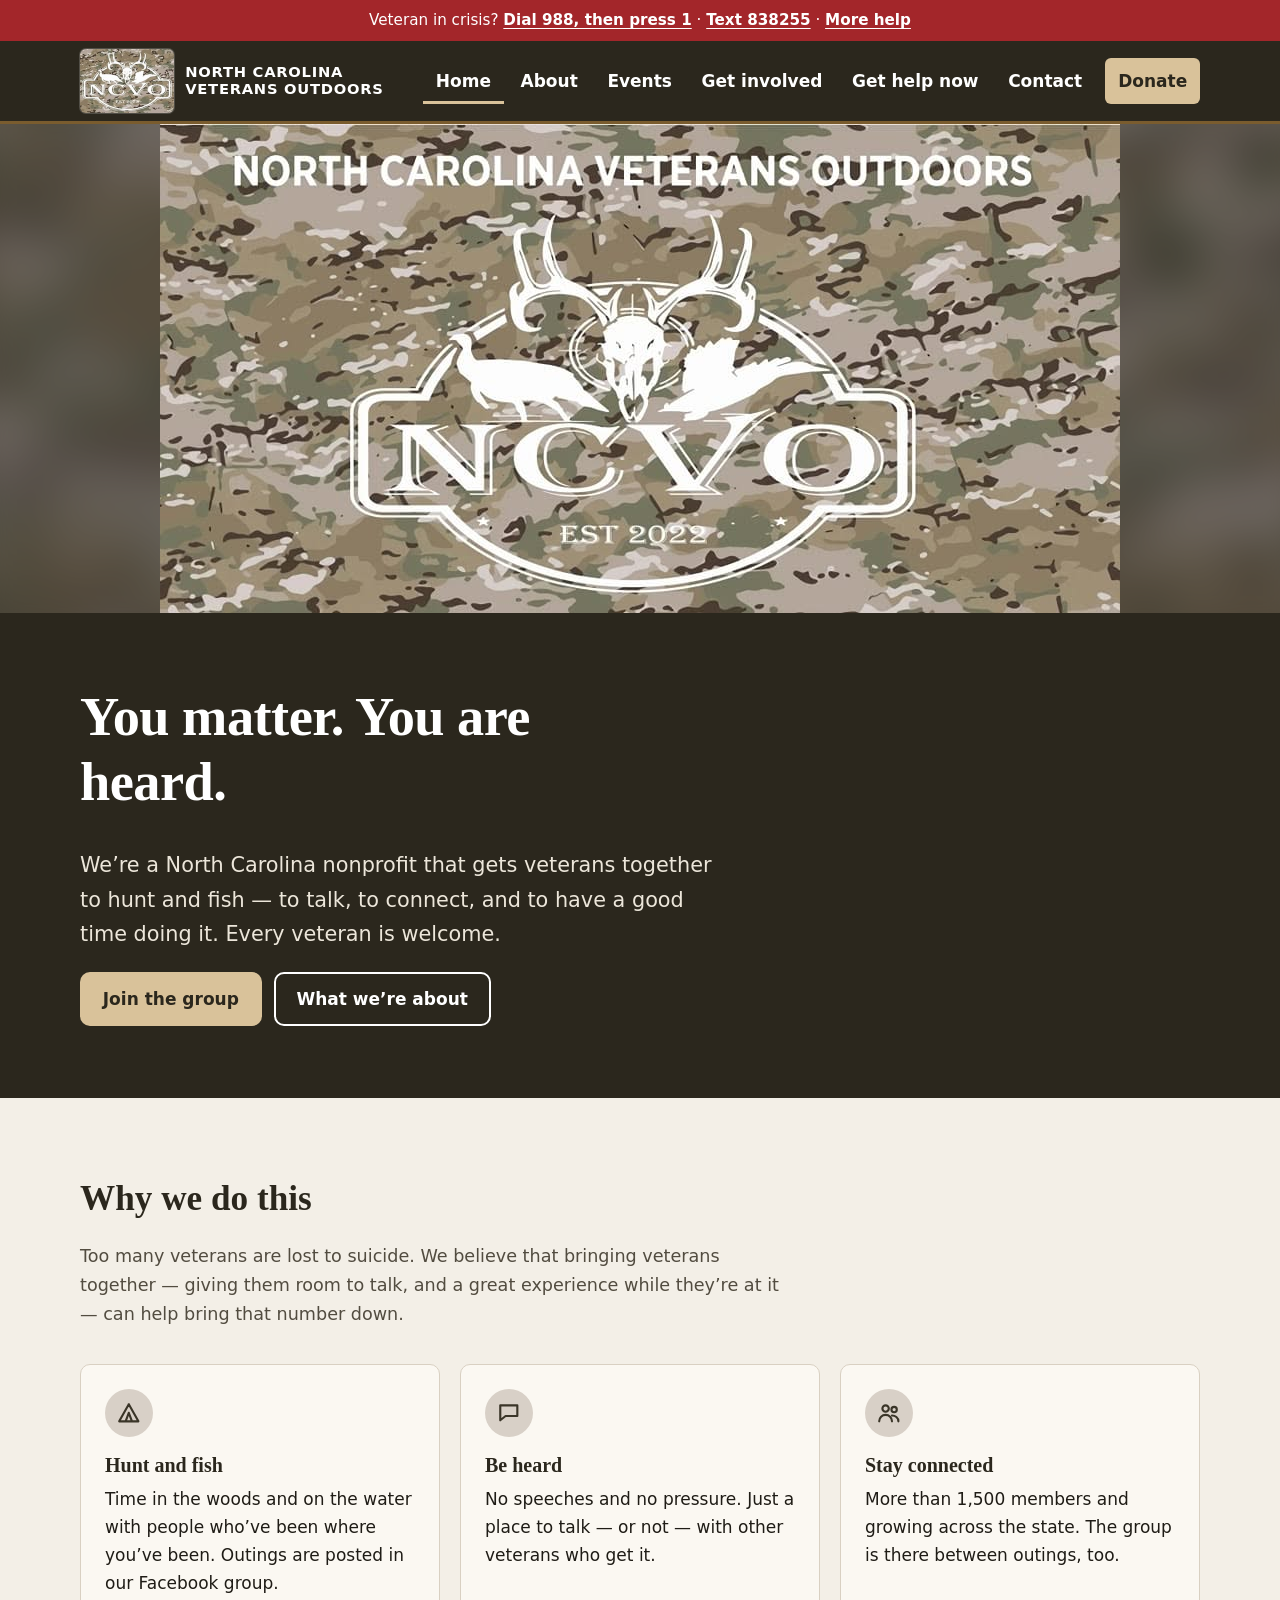
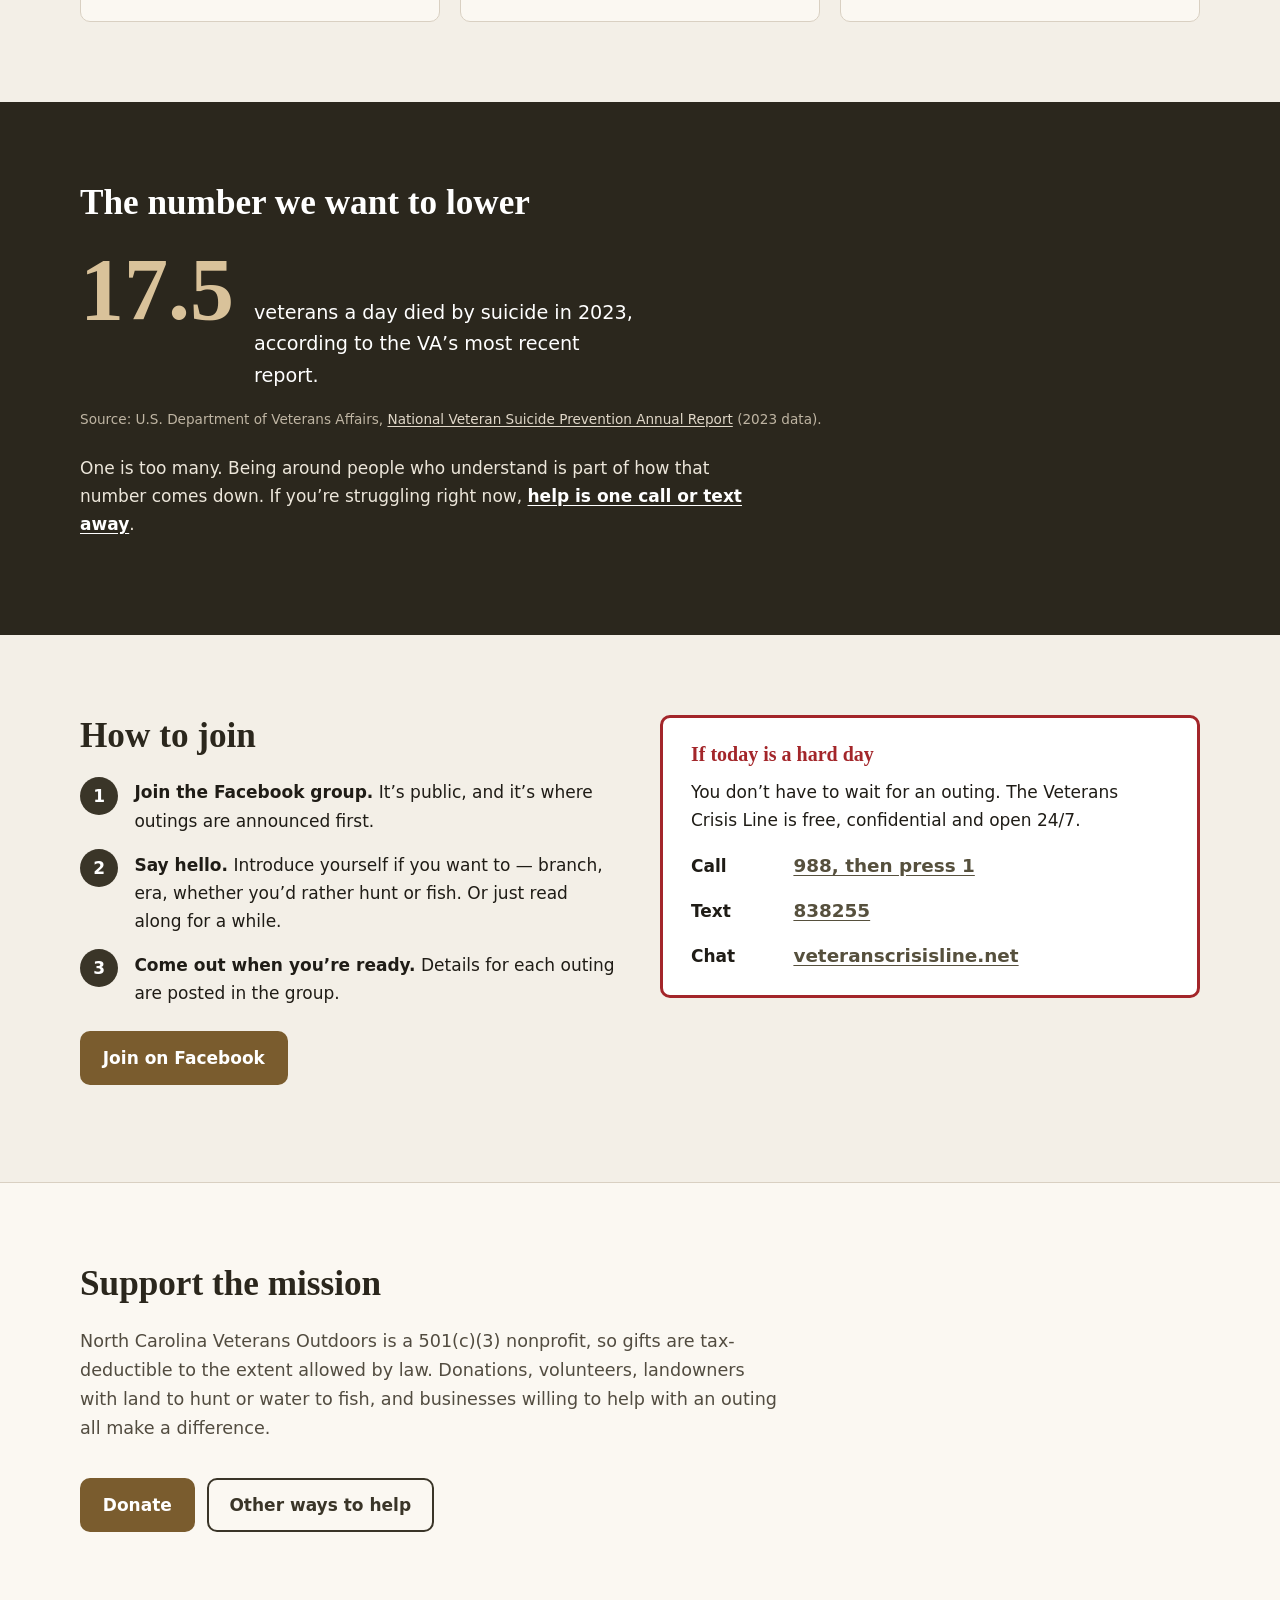
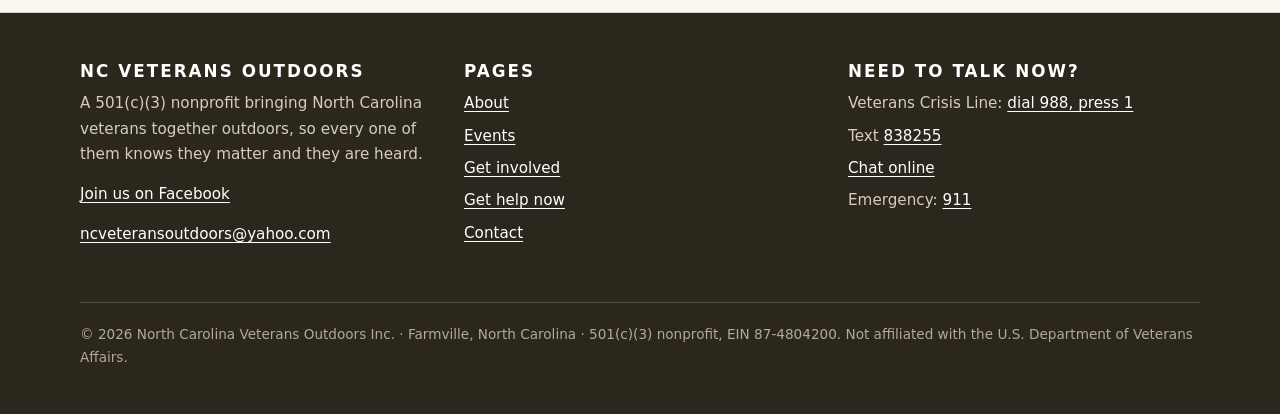
==== commit 41518e5b: "Add the group email and a firearm safety step Brings the preview in line with the private repo: cont" ====
--- a/index.html
+++ b/index.html
@@ -8,8 +8,8 @@
 <meta property="og:site_name" content="North Carolina Veterans Outdoors">
 <meta property="og:title" content="North Carolina Veterans Outdoors — You matter. You are heard.">
 <meta property="og:description" content="North Carolina Veterans Outdoors is a 501(c)(3) nonprofit that brings veterans together to hunt, fish, talk and connect. Every veteran is welcome.">
-<meta property="og:url" content="https://rattrap47.github.io/ncvod-preview/">
-<meta property="og:image" content="https://rattrap47.github.io/ncvod-preview/assets/ncvo-cover.jpg">
+<meta property="og:url" content="https://rattrap47.github.io/ncvo-preview/">
+<meta property="og:image" content="https://rattrap47.github.io/ncvo-preview/assets/ncvo-cover.jpg">
 <meta property="og:image:width" content="960">
 <meta property="og:image:height" content="489">
 <meta property="og:image:alt" content="North Carolina Veterans Outdoors — the NCVO badge on multicam camouflage">
@@ -20,8 +20,8 @@
 <link rel="icon" href="assets/favicon-48.png" type="image/png">
 <link rel="apple-touch-icon" href="assets/apple-touch-icon.png">
 <link rel="stylesheet" href="css/styles.css?v=2">
-<script src="js/config.js?v=1" defer></script>
-<script src="js/main.js?v=1" defer></script>
+<script src="js/config.js?v=2" defer></script>
+<script src="js/main.js?v=2" defer></script>
 <script type="application/ld+json">
 {
   "@context": "https://schema.org",
@@ -31,6 +31,7 @@
   "description": "A North Carolina nonprofit that brings veterans together to hunt and fish, so they know they matter and they are heard.",
   "nonprofitStatus": "Nonprofit501c3",
   "taxID": "87-4804200",
+  "email": "ncveteransoutdoors@yahoo.com",
   "foundingDate": "2022-01",
   "address": { "@type": "PostalAddress", "addressLocality": "Farmville", "addressRegion": "NC", "addressCountry": "US" },
   "areaServed": { "@type": "State", "name": "North Carolina" },
@@ -162,6 +163,7 @@
         <h2>NC Veterans Outdoors</h2>
         <p>A 501(c)(3) nonprofit bringing North Carolina veterans together outdoors, so every one of them knows they matter and they are heard.</p>
         <p><a href="https://www.facebook.com/groups/1114920179274547" rel="noopener">Join us on Facebook</a></p>
+        <p><a href="mailto:ncveteransoutdoors@yahoo.com">ncveteransoutdoors@yahoo.com</a></p>
       </div>
       <div>
         <h2>Pages</h2>
